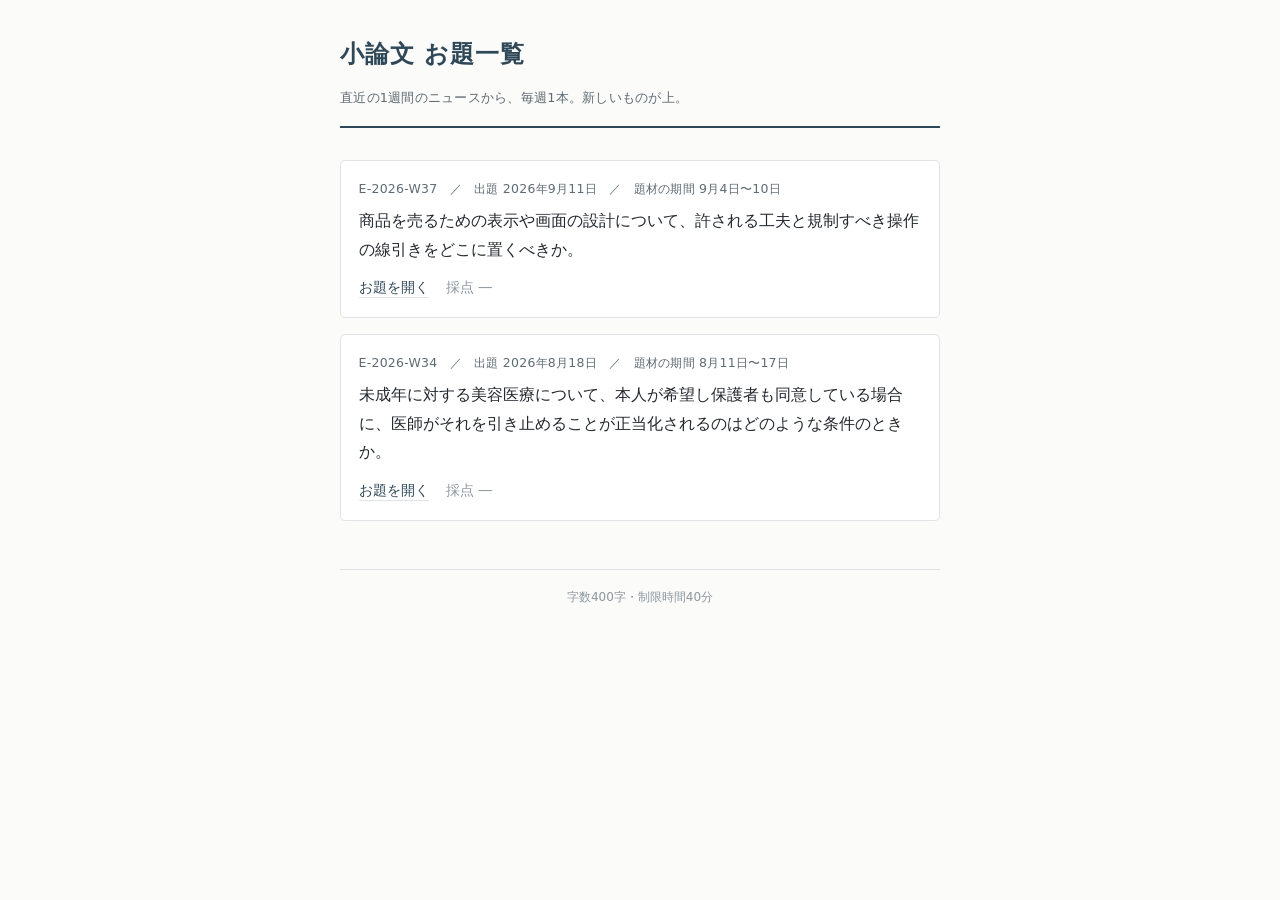
==== index.html @ 316d83f1 "小論文のお題ページ（一覧・E-2026-W34・E-2026-W37）" ====
<!DOCTYPE html>
<html lang="ja">
<head>
<meta charset="UTF-8">
<meta name="viewport" content="width=device-width, initial-scale=1">
<meta name="robots" content="noindex">
<title>小論文 お題一覧</title>
<link rel="stylesheet" href="style.css">
</head>
<body>
<div class="wrap">

<div class="head">
  <h1>小論文 お題一覧</h1>
  <div class="meta">直近の1週間のニュースから、毎週1本。新しいものが上。</div>
</div>

<ul class="issues">

  <li>
    <div class="row1">E-2026-W37　／　出題 2026年9月11日　／　題材の期間 9月4日〜10日</div>
    <div class="theme">商品を売るための表示や画面の設計について、許される工夫と規制すべき操作の線引きをどこに置くべきか。</div>
    <div class="links"><a href="2026-W37.html">お題を開く</a><span class="pending">採点 ―</span></div>
  </li>

  <li>
    <div class="row1">E-2026-W34　／　出題 2026年8月18日　／　題材の期間 8月11日〜17日</div>
    <div class="theme">未成年に対する美容医療について、本人が希望し保護者も同意している場合に、医師がそれを引き止めることが正当化されるのはどのような条件のときか。</div>
    <div class="links"><a href="2026-W34.html">お題を開く</a><span class="pending">採点 ―</span></div>
  </li>

</ul>

<div class="foot">字数400字・制限時間40分</div>

</div>
</body>
</html>
---- style.css ----
:root {
  --bg: #fbfbfa;
  --panel: #ffffff;
  --ink: #24292e;
  --ink-soft: #5f6b73;
  --ink-faint: #8d979e;
  --accent: #2f4858;
  --line: #dfe3e6;
  --lead-bg: #f4f6f7;
}

@media (prefers-color-scheme: dark) {
  :root {
    --bg: #17191b;
    --panel: #1e2124;
    --ink: #e7e9ea;
    --ink-soft: #a8b1b7;
    --ink-faint: #7c868c;
    --accent: #9fc2d6;
    --line: #33383c;
    --lead-bg: #23272a;
  }
}

* { box-sizing: border-box; }

body {
  margin: 0;
  background: var(--bg);
  color: var(--ink);
  font-family: "Hiragino Mincho ProN", "Yu Mincho", serif;
  font-size: 17px;
  line-height: 1.9;
  -webkit-text-size-adjust: 100%;
}

.wrap {
  max-width: 40rem;
  margin: 0 auto;
  padding: 2rem 1.25rem 4rem;
}

h1, h2, .meta, .label, .badge, .conditions, .note, .back, th {
  font-family: "Hiragino Sans", "Yu Gothic", system-ui, sans-serif;
}

/* ヘッダー */
.head {
  border-bottom: 2px solid var(--accent);
  padding-bottom: 1rem;
  margin-bottom: 2rem;
}
.head h1 {
  font-size: 1.5rem;
  margin: 0 0 .5rem;
  color: var(--accent);
  letter-spacing: .04em;
}
.head .meta {
  font-size: .8rem;
  color: var(--ink-soft);
  letter-spacing: .02em;
}
.badge {
  display: inline-block;
  background: var(--accent);
  color: var(--bg);
  font-size: .7rem;
  padding: .15rem .5rem;
  border-radius: .25rem;
  margin-right: .5rem;
  letter-spacing: .08em;
}

/* リード文 */
.lead {
  background: var(--lead-bg);
  border-left: 4px solid var(--ink-faint);
  padding: 1rem 1.1rem;
  margin-bottom: 1.25rem;
  font-size: .95rem;
  line-height: 1.85;
}
.lead .caption {
  font-family: "Hiragino Sans", "Yu Gothic", system-ui, sans-serif;
  font-size: .75rem;
  color: var(--ink-soft);
  margin-bottom: .5rem;
  letter-spacing: .04em;
}
.source {
  font-size: .75rem;
  color: var(--ink-soft);
  line-height: 1.7;
  margin-top: .75rem;
  word-break: break-all;
}
.source a { color: var(--accent); }

/* 議題 */
.question {
  border: 2px solid var(--accent);
  border-radius: .3rem;
  background: var(--panel);
  padding: 1.1rem 1.2rem;
  margin-bottom: 1.5rem;
}
.question .label {
  font-size: .7rem;
  color: var(--ink-soft);
  letter-spacing: .12em;
  margin-bottom: .5rem;
}
.question .text {
  font-size: 1.1rem;
  line-height: 1.85;
  font-weight: 600;
}

/* 条件 */
table.conditions {
  width: 100%;
  border-collapse: collapse;
  font-size: .9rem;
  margin-bottom: 1.5rem;
}
table.conditions th, table.conditions td {
  border: 1px solid var(--line);
  padding: .55rem .8rem;
  text-align: left;
}
table.conditions th {
  background: var(--lead-bg);
  color: var(--ink-soft);
  font-weight: 600;
  white-space: nowrap;
  width: 32%;
}

/* 注意書き */
.note {
  font-size: .85rem;
  color: var(--ink-soft);
  background: var(--panel);
  border: 1px solid var(--line);
  border-radius: .3rem;
  padding: .9rem 1rem;
  line-height: 1.8;
}
.note ul { margin: 0; padding-left: 1.2rem; }
.note li { margin-bottom: .2rem; }

/* 一覧 */
ul.issues { list-style: none; margin: 0; padding: 0; }
ul.issues > li {
  border: 1px solid var(--line);
  border-radius: .3rem;
  background: var(--panel);
  padding: 1rem 1.1rem;
  margin-bottom: 1rem;
}
ul.issues .row1 {
  font-family: "Hiragino Sans", "Yu Gothic", system-ui, sans-serif;
  font-size: .78rem;
  color: var(--ink-soft);
  letter-spacing: .02em;
  margin-bottom: .4rem;
}
ul.issues .theme {
  font-size: 1.02rem;
  line-height: 1.75;
  margin-bottom: .7rem;
}
ul.issues .links {
  font-family: "Hiragino Sans", "Yu Gothic", system-ui, sans-serif;
  font-size: .85rem;
}
ul.issues .links a {
  color: var(--accent);
  text-decoration: none;
  border-bottom: 1px solid var(--line);
  padding-bottom: .1rem;
  margin-right: 1.1rem;
}
ul.issues .links a:hover { border-bottom-color: var(--accent); }
ul.issues .links .pending { color: var(--ink-faint); margin-right: 1.1rem; }

/* 戻り導線 */
.back {
  font-size: .85rem;
  margin-bottom: 1.5rem;
}
.back a { color: var(--accent); text-decoration: none; }
.back a:hover { text-decoration: underline; }

.foot {
  margin-top: 3rem;
  padding-top: 1rem;
  border-top: 1px solid var(--line);
  font-family: "Hiragino Sans", "Yu Gothic", system-ui, sans-serif;
  font-size: .75rem;
  color: var(--ink-faint);
  text-align: center;
}

@media print {
  body { background: #fff; color: #000; font-size: 11.5pt; }
  .wrap { max-width: none; padding: 0; }
  .back { display: none; }
}
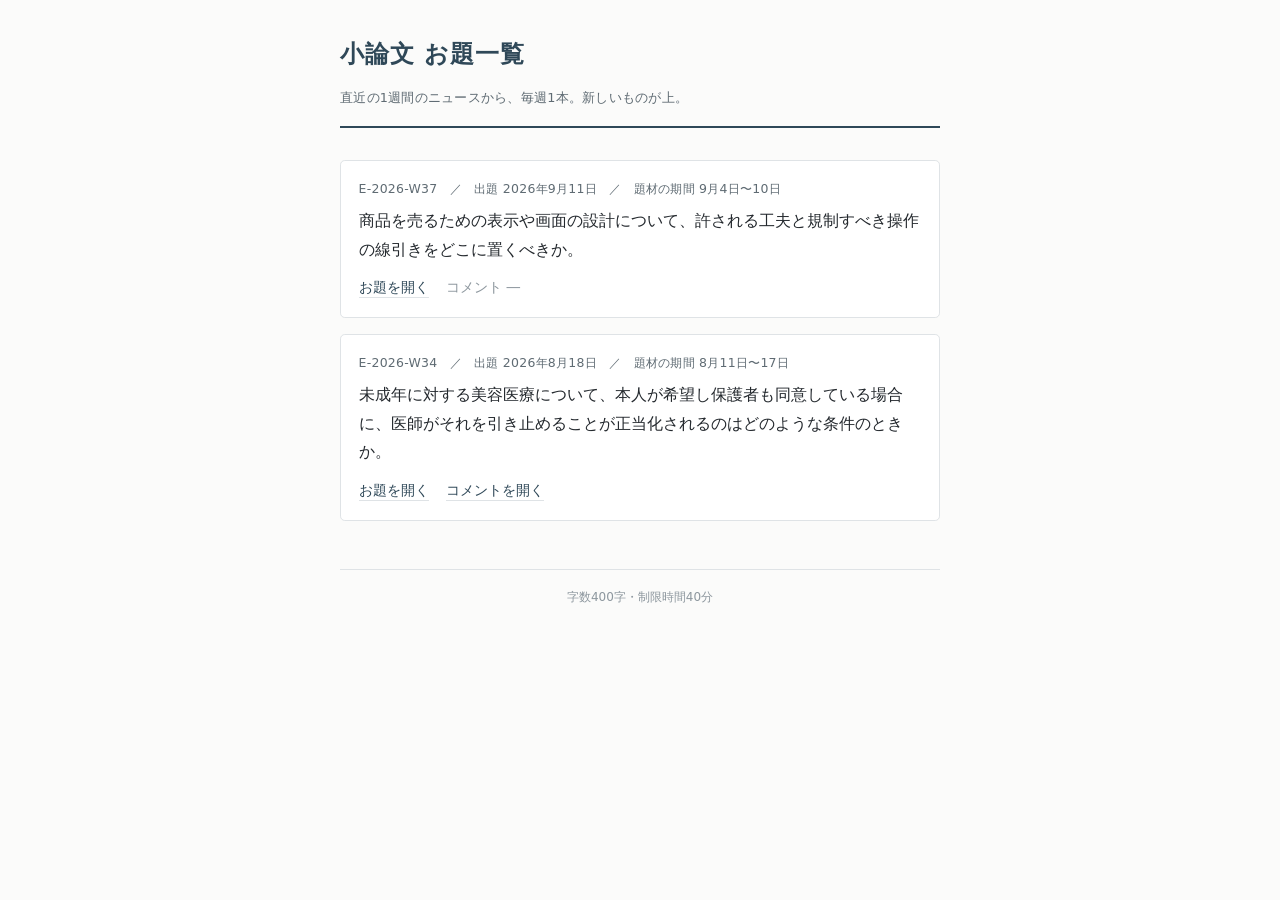
==== commit a931f3e6: "E-2026-W34 の答案へのコメントを追加（議題の下・一覧からも開ける）" ====
--- a/index.html
+++ b/index.html
@@ -20,13 +20,12 @@
   <li>
     <div class="row1">E-2026-W37　／　出題 2026年9月11日　／　題材の期間 9月4日〜10日</div>
     <div class="theme">商品を売るための表示や画面の設計について、許される工夫と規制すべき操作の線引きをどこに置くべきか。</div>
-    <div class="links"><a href="2026-W37.html">お題を開く</a><span class="pending">採点 ―</span></div>
+    <div class="links"><a href="2026-W37.html">お題を開く</a><span class="pending">コメント ―</span></div>
   </li>
-
   <li>
     <div class="row1">E-2026-W34　／　出題 2026年8月18日　／　題材の期間 8月11日〜17日</div>
     <div class="theme">未成年に対する美容医療について、本人が希望し保護者も同意している場合に、医師がそれを引き止めることが正当化されるのはどのような条件のときか。</div>
-    <div class="links"><a href="2026-W34.html">お題を開く</a><span class="pending">採点 ―</span></div>
+    <div class="links"><a href="2026-W34.html">お題を開く</a><a href="2026-W34-feedback.html">コメントを開く</a></div>
   </li>
 
 </ul>
--- a/style.css
+++ b/style.css
@@ -7,6 +7,7 @@
   --accent: #2f4858;
   --line: #dfe3e6;
   --lead-bg: #f4f6f7;
+  --pen: #b3412c;
 }
 
 @media (prefers-color-scheme: dark) {
@@ -19,6 +20,7 @@
     --accent: #9fc2d6;
     --line: #33383c;
     --lead-bg: #23272a;
+    --pen: #e08a72;
   }
 }
 
@@ -208,3 +210,65 @@
   .wrap { max-width: none; padding: 0; }
   .back { display: none; }
 }
+
+/* 執筆サンプルへの導線（議題の下） */
+.sample-link {
+  font-family: "Hiragino Sans", "Yu Gothic", system-ui, sans-serif;
+  font-size: .9rem;
+  margin: -.5rem 0 1.5rem;
+}
+.sample-link a {
+  color: var(--accent);
+  text-decoration: none;
+  border-bottom: 1px solid var(--line);
+  padding-bottom: .1rem;
+}
+.sample-link a:hover { border-bottom-color: var(--accent); }
+
+/* 執筆サンプルの本文 */
+.essay {
+  background: var(--panel);
+  border: 1px solid var(--line);
+  border-radius: .3rem;
+  padding: 1.4rem 1.5rem .6rem;
+}
+.essay p {
+  text-indent: 1em;
+  margin: 0 0 1.1em;
+  line-height: 2;
+}
+
+/* 講評（答案へのコメント） */
+.feedback h2 {
+  font-family: "Hiragino Sans", "Yu Gothic", system-ui, sans-serif;
+  font-size: 1.05rem;
+  color: var(--accent);
+  border-left: 4px solid var(--accent);
+  padding-left: .6rem;
+  margin: 2.2rem 0 .9rem;
+}
+.feedback h2:first-child { margin-top: 0; }
+.feedback h3 {
+  font-family: "Hiragino Sans", "Yu Gothic", system-ui, sans-serif;
+  font-size: .92rem;
+  color: var(--ink-soft);
+  letter-spacing: .04em;
+  margin: 1.6rem 0 .5rem;
+}
+.feedback p { margin: 0 0 1em; }
+.feedback ul { margin: 0 0 1.2em; padding-left: 1.3rem; }
+.feedback li { margin-bottom: .5em; }
+.feedback blockquote {
+  margin: 0 0 .7em;
+  padding: .6rem .9rem;
+  background: var(--lead-bg);
+  border-left: 3px solid var(--ink-faint);
+  font-size: .95rem;
+  line-height: 1.8;
+}
+
+/* 朱 */
+.pen {
+  color: var(--pen);
+  font-weight: 600;
+}
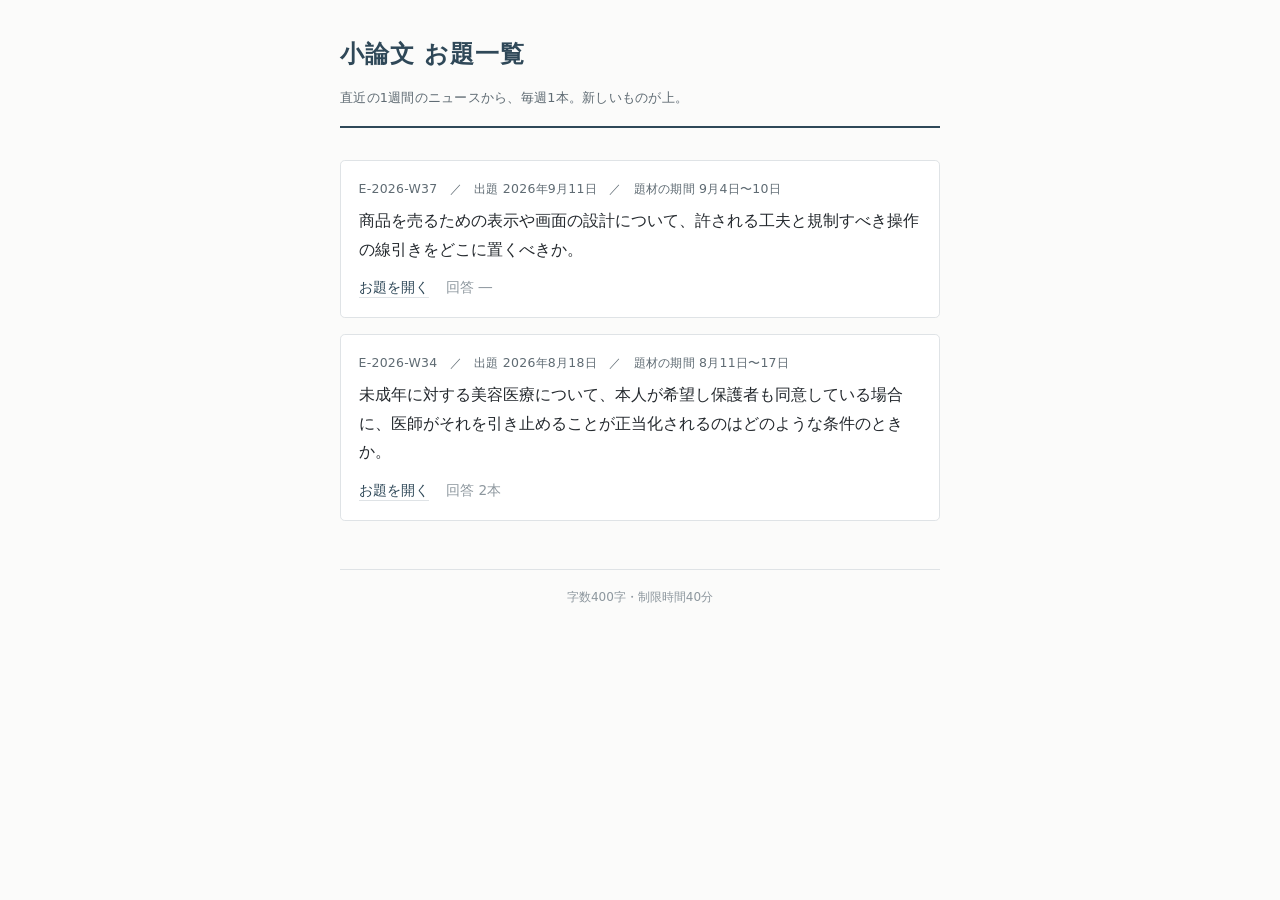
==== commit 5046360f: "回答を書き手ごとに分ける（お題の下に並べ、それぞれに朱を入れる）" ====
--- a/index.html
+++ b/index.html
@@ -20,12 +20,12 @@
   <li>
     <div class="row1">E-2026-W37　／　出題 2026年9月11日　／　題材の期間 9月4日〜10日</div>
     <div class="theme">商品を売るための表示や画面の設計について、許される工夫と規制すべき操作の線引きをどこに置くべきか。</div>
-    <div class="links"><a href="2026-W37.html">お題を開く</a><span class="pending">コメント ―</span></div>
+    <div class="links"><a href="2026-W37.html">お題を開く</a><span class="pending">回答 ―</span></div>
   </li>
   <li>
     <div class="row1">E-2026-W34　／　出題 2026年8月18日　／　題材の期間 8月11日〜17日</div>
     <div class="theme">未成年に対する美容医療について、本人が希望し保護者も同意している場合に、医師がそれを引き止めることが正当化されるのはどのような条件のときか。</div>
-    <div class="links"><a href="2026-W34.html">お題を開く</a><a href="2026-W34-feedback.html">コメントを開く</a></div>
+    <div class="links"><a href="2026-W34.html">お題を開く</a><span class="pending">回答 2本</span></div>
   </li>
 
 </ul>
--- a/style.css
+++ b/style.css
@@ -222,7 +222,9 @@
   text-decoration: none;
   border-bottom: 1px solid var(--line);
   padding-bottom: .1rem;
-}
+  margin-right: 1.4rem;
+}
+.sample-link a:last-child { margin-right: 0; }
 .sample-link a:hover { border-bottom-color: var(--accent); }
 
 /* 執筆サンプルの本文 */
@@ -272,3 +274,53 @@
   color: var(--pen);
   font-weight: 600;
 }
+
+/* 答案の上に置く小さな添え書き（字数など） */
+.meta-line {
+  font-family: "Hiragino Sans", "Yu Gothic", system-ui, sans-serif;
+  font-size: .78rem;
+  color: var(--ink-soft);
+  margin: -.4rem 0 .6rem;
+  letter-spacing: .02em;
+}
+
+/* 出題紙の下に並べる回答 */
+.answers {
+  margin-top: 2.5rem;
+  padding-top: 1.4rem;
+  border-top: 1px solid var(--line);
+}
+.answers h2 {
+  font-family: "Hiragino Sans", "Yu Gothic", system-ui, sans-serif;
+  font-size: .8rem;
+  color: var(--ink-soft);
+  letter-spacing: .12em;
+  margin: 0 0 .8rem;
+}
+.answers ul { list-style: none; margin: 0; padding: 0; }
+.answers li {
+  border: 1px solid var(--line);
+  border-radius: .3rem;
+  background: var(--panel);
+  padding: .8rem 1rem;
+  margin-bottom: .6rem;
+  display: flex;
+  align-items: baseline;
+  justify-content: space-between;
+  gap: 1rem;
+}
+.answers a {
+  font-family: "Hiragino Sans", "Yu Gothic", system-ui, sans-serif;
+  font-size: .98rem;
+  color: var(--accent);
+  text-decoration: none;
+  border-bottom: 1px solid var(--line);
+  padding-bottom: .1rem;
+}
+.answers a:hover { border-bottom-color: var(--accent); }
+.note-small {
+  font-family: "Hiragino Sans", "Yu Gothic", system-ui, sans-serif;
+  font-size: .75rem;
+  color: var(--ink-faint);
+  white-space: nowrap;
+}
